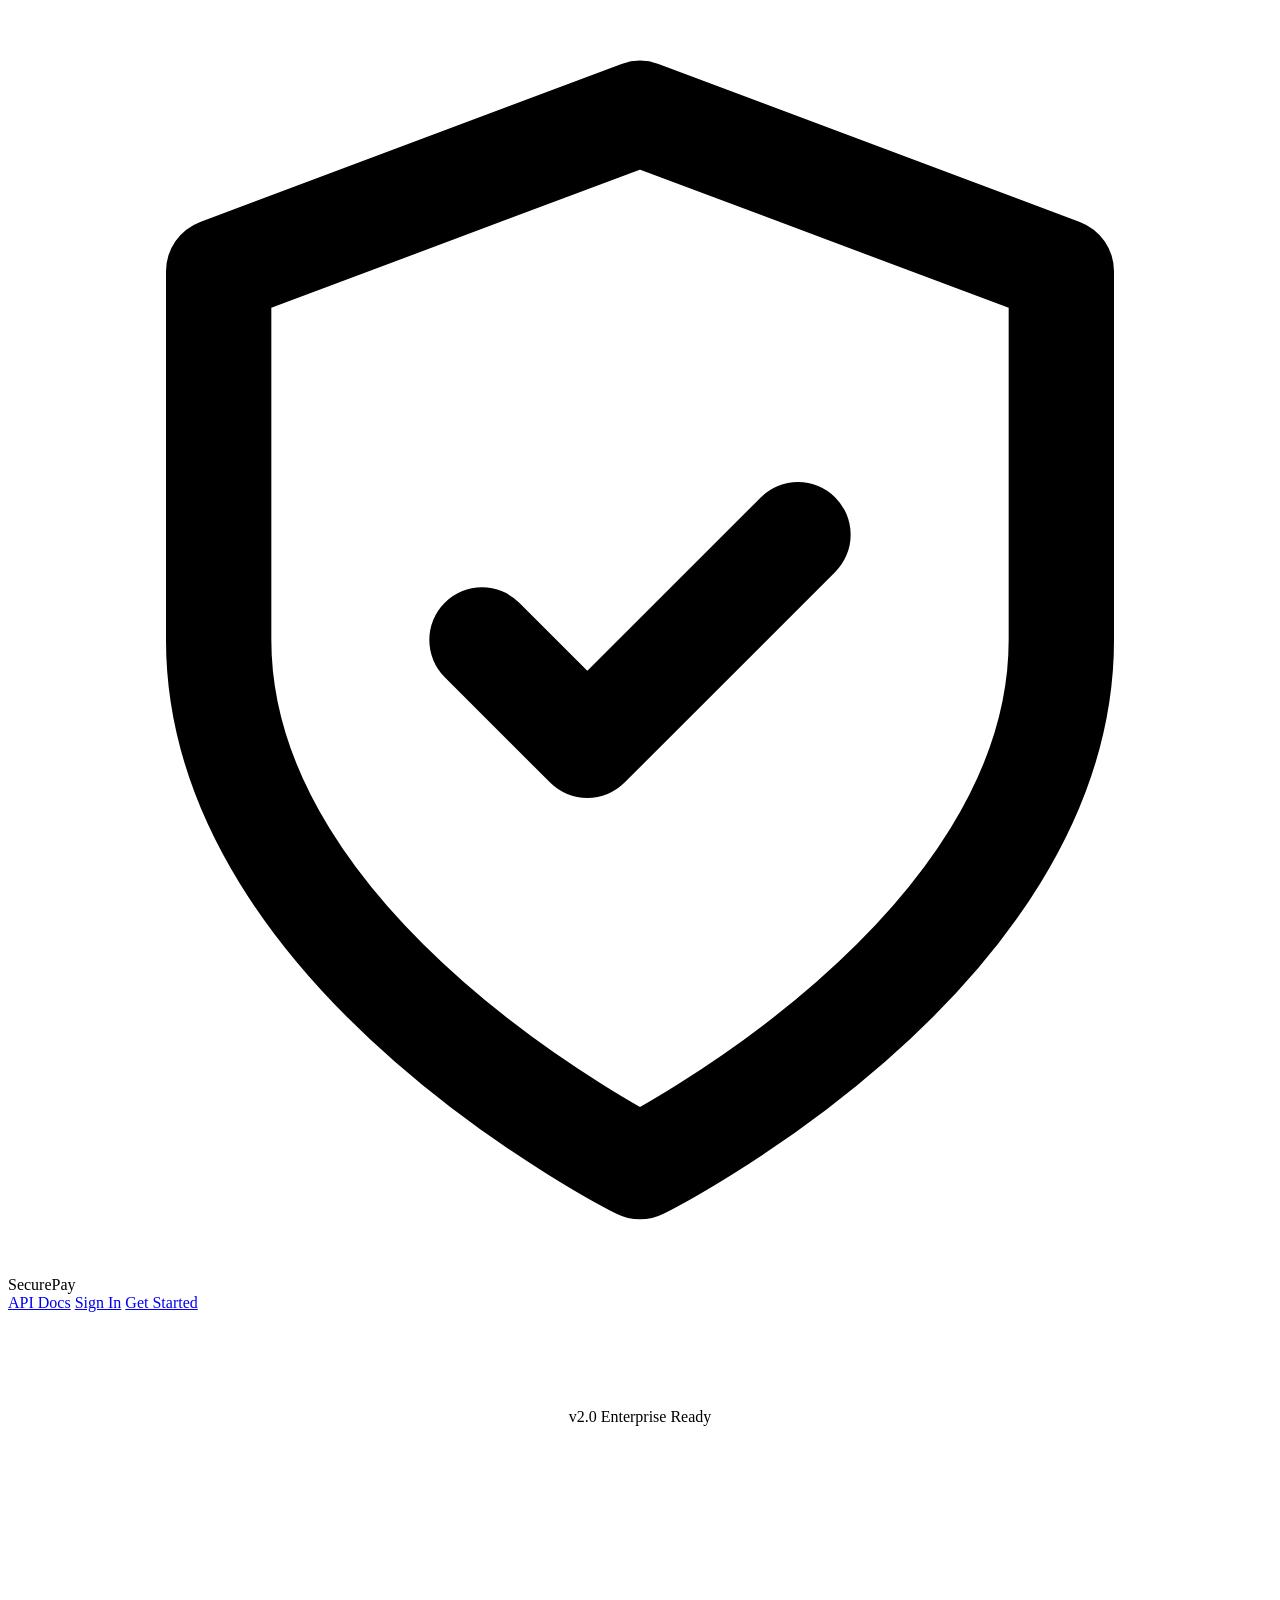
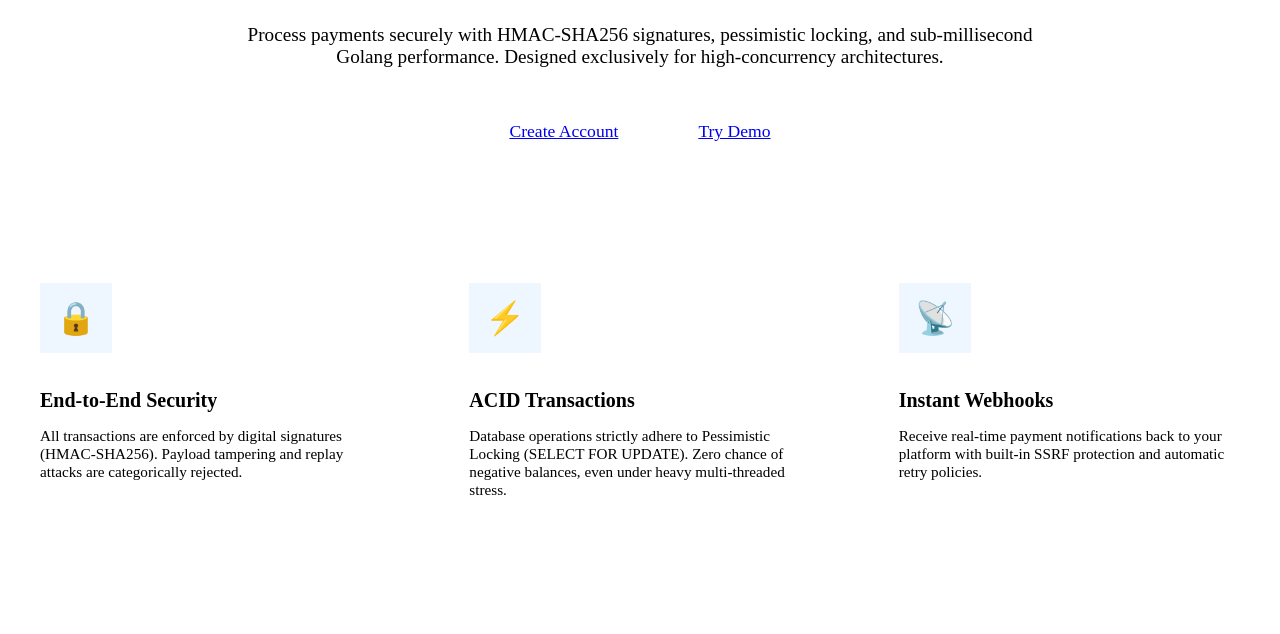
==== web/pages/index.html @ eab636e9 "feat: implement UI dashboard, monitoring stack, and mandatory security configuration validation" ====
<!DOCTYPE html>
<html lang="en">
<head>
  <meta charset="UTF-8">
  <meta name="viewport" content="width=device-width, initial-scale=1.0">
  <title>Secure Payment Gateway | Enterprise Grade</title>
  <link rel="stylesheet" href="/css/global.css">
  <style>
    /* Landing page specific styles */
    .hero {
      text-align: center;
      padding: 6rem 1rem 4rem;
      max-width: 800px;
      margin: 0 auto;
    }

    .hero-title {
      font-size: 3.5rem;
      letter-spacing: -1px;
      margin-bottom: 1.5rem;
      background: var(--accent-gradient);
      -webkit-background-clip: text;
      -webkit-text-fill-color: transparent;
      animation: fadeIn 0.8s ease-out forwards;
    }

    .hero-text {
      font-size: 1.2rem;
      color: var(--text-muted);
      margin-bottom: 2.5rem;
      animation: fadeIn 1s ease-out forwards;
    }

    .hero-actions {
      display: flex;
      gap: 1rem;
      justify-content: center;
      animation: fadeIn 1.2s ease-out forwards;
    }

    .features-grid {
      display: grid;
      grid-template-columns: repeat(auto-fit, minmax(300px, 1fr));
      gap: 1.5rem;
      padding: 2rem 0 5rem;
    }

    .feature-card {
      padding: 2rem;
      transition: transform var(--transition-smooth), box-shadow var(--transition-smooth);
    }
    
    .feature-card:hover {
      transform: translateY(-5px);
      box-shadow: 0 10px 40px rgba(0, 0, 0, 0.2);
    }

    .feature-icon {
      font-size: 2rem;
      margin-bottom: 1rem;
      display: inline-block;
      padding: 1rem;
      background: rgba(88, 166, 255, 0.1);
      border-radius: var(--radius-md);
      color: var(--accent-primary);
    }
    
    .feature-title {
      font-size: 1.25rem;
      margin-bottom: 0.75rem;
    }
    
    .feature-desc {
      color: var(--text-muted);
      font-size: 0.95rem;
    }
  </style>
</head>
<body>

  <header class="navbar container">
    <div class="navbar-brand">
      <svg viewBox="0 0 24 24" fill="none" stroke="currentColor" stroke-width="2" stroke-linecap="round" stroke-linejoin="round">
        <path d="M12 22s8-4 8-10V5l-8-3-8 3v7c0 6 8 10 8 10z"></path>
        <path d="M9 12l2 2 4-4"></path>
      </svg>
      SecurePay
    </div>
    <div class="nav-links">
      <a href="/swagger" class="nav-link">API Docs</a>
      <a href="/login" class="nav-link">Sign In</a>
      <a href="/register" class="btn btn-primary">Get Started</a>
      <a href="/dashboard" class="btn btn-secondary" id="btn-portal" style="display:none">Portal</a>
    </div>
  </header>

  <main class="main-content container">
    <section class="hero">
      <div class="badge badge-success" style="margin-bottom: 1rem;">v2.0 Enterprise Ready</div>
      <h1 class="hero-title">The Gateway for Modern Commerce</h1>
      <p class="hero-text">Process payments securely with HMAC-SHA256 signatures, pessimistic locking, and sub-millisecond Golang performance. Designed exclusively for high-concurrency architectures.</p>
      <div class="hero-actions">
        <a href="/register" class="btn btn-primary" style="padding: 0.8rem 2rem; font-size: 1.1rem;">Create Account</a>
        <a href="/checkout-demo" class="btn btn-secondary" style="padding: 0.8rem 2rem; font-size: 1.1rem;">Try Demo</a>
      </div>
    </section>

    <section class="features-grid">
      <div class="glass-panel feature-card">
        <div class="feature-icon">🔒</div>
        <h3 class="feature-title">End-to-End Security</h3>
        <p class="feature-desc">All transactions are enforced by digital signatures (HMAC-SHA256). Payload tampering and replay attacks are categorically rejected.</p>
      </div>
      
      <div class="glass-panel feature-card">
        <div class="feature-icon">⚡</div>
        <h3 class="feature-title">ACID Transactions</h3>
        <p class="feature-desc">Database operations strictly adhere to Pessimistic Locking (SELECT FOR UPDATE). Zero chance of negative balances, even under heavy multi-threaded stress.</p>
      </div>

      <div class="glass-panel feature-card">
        <div class="feature-icon">📡</div>
        <h3 class="feature-title">Instant Webhooks</h3>
        <p class="feature-desc">Receive real-time payment notifications back to your platform with built-in SSRF protection and automatic retry policies.</p>
      </div>
    </section>
  </main>

  <script src="/js/api.js"></script>
  <script>
    if (spgAPI.getToken()) {
      document.querySelector('a[href="/login"]').style.display = 'none';
      document.querySelector('a[href="/register"]').style.display = 'none';
      document.getElementById('btn-portal').style.display = 'inline-flex';
    }
  </script>
</body>
</html>
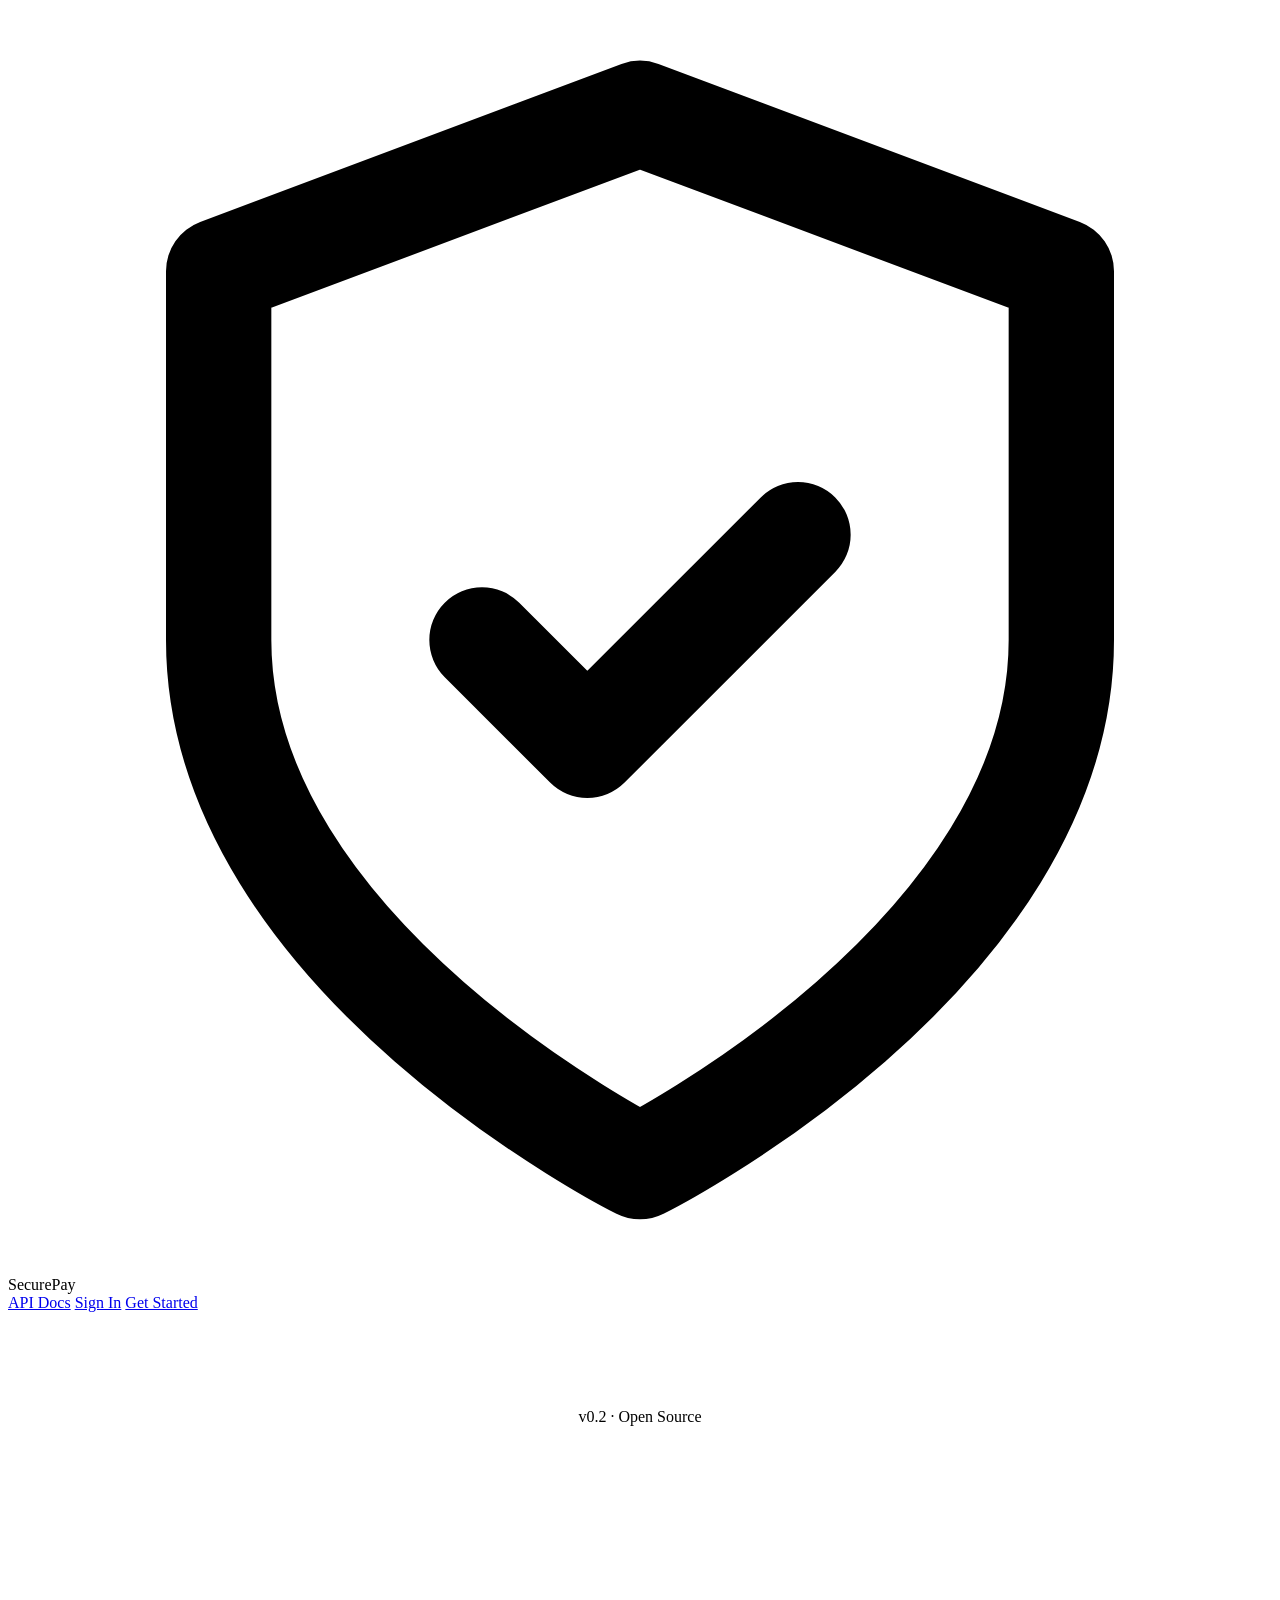
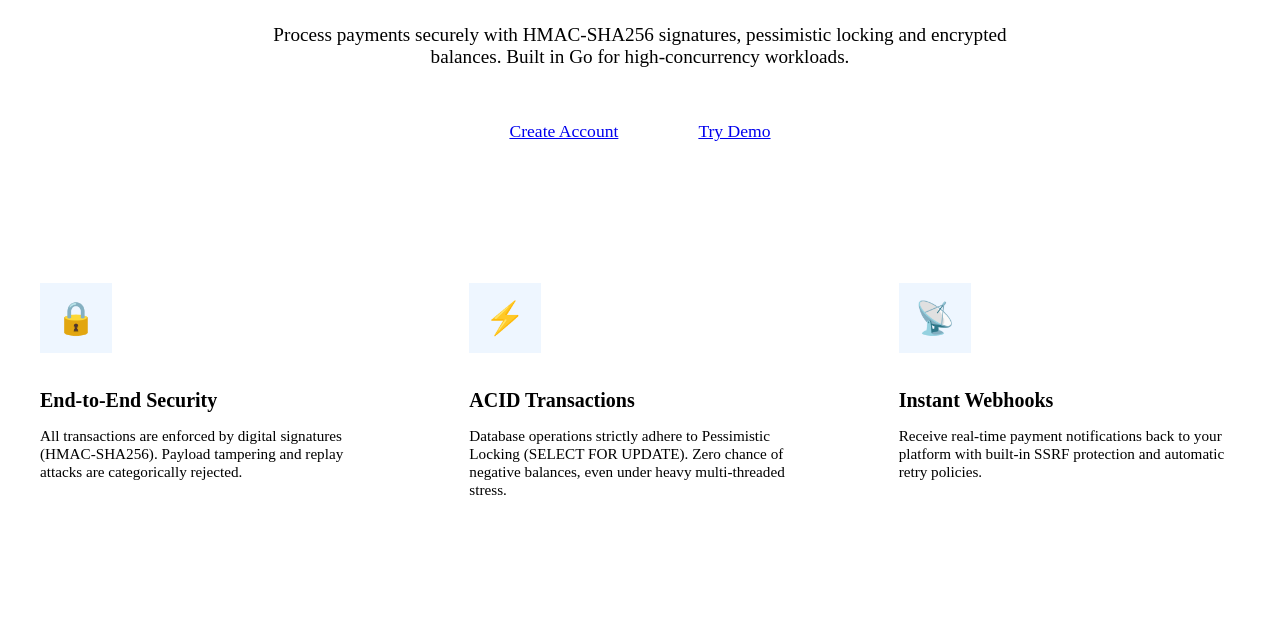
==== commit 3698efbf: "docs: rewrite README and fix documentation drift - README: badges, screenshots, architecture and pay" ====
--- a/web/pages/index.html
+++ b/web/pages/index.html
@@ -3,7 +3,7 @@
 <head>
   <meta charset="UTF-8">
   <meta name="viewport" content="width=device-width, initial-scale=1.0">
-  <title>Secure Payment Gateway | Enterprise Grade</title>
+  <title>Secure Payment Gateway</title>
   <link rel="stylesheet" href="/css/global.css">
   <style>
     /* Landing page specific styles */
@@ -96,9 +96,9 @@
 
   <main class="main-content container">
     <section class="hero">
-      <div class="badge badge-success" style="margin-bottom: 1rem;">v2.0 Enterprise Ready</div>
+      <div class="badge badge-success" style="margin-bottom: 1rem;">v0.2 · Open Source</div>
       <h1 class="hero-title">The Gateway for Modern Commerce</h1>
-      <p class="hero-text">Process payments securely with HMAC-SHA256 signatures, pessimistic locking, and sub-millisecond Golang performance. Designed exclusively for high-concurrency architectures.</p>
+      <p class="hero-text">Process payments securely with HMAC-SHA256 signatures, pessimistic locking and encrypted balances. Built in Go for high-concurrency workloads.</p>
       <div class="hero-actions">
         <a href="/register" class="btn btn-primary" style="padding: 0.8rem 2rem; font-size: 1.1rem;">Create Account</a>
         <a href="/checkout-demo" class="btn btn-secondary" style="padding: 0.8rem 2rem; font-size: 1.1rem;">Try Demo</a>
